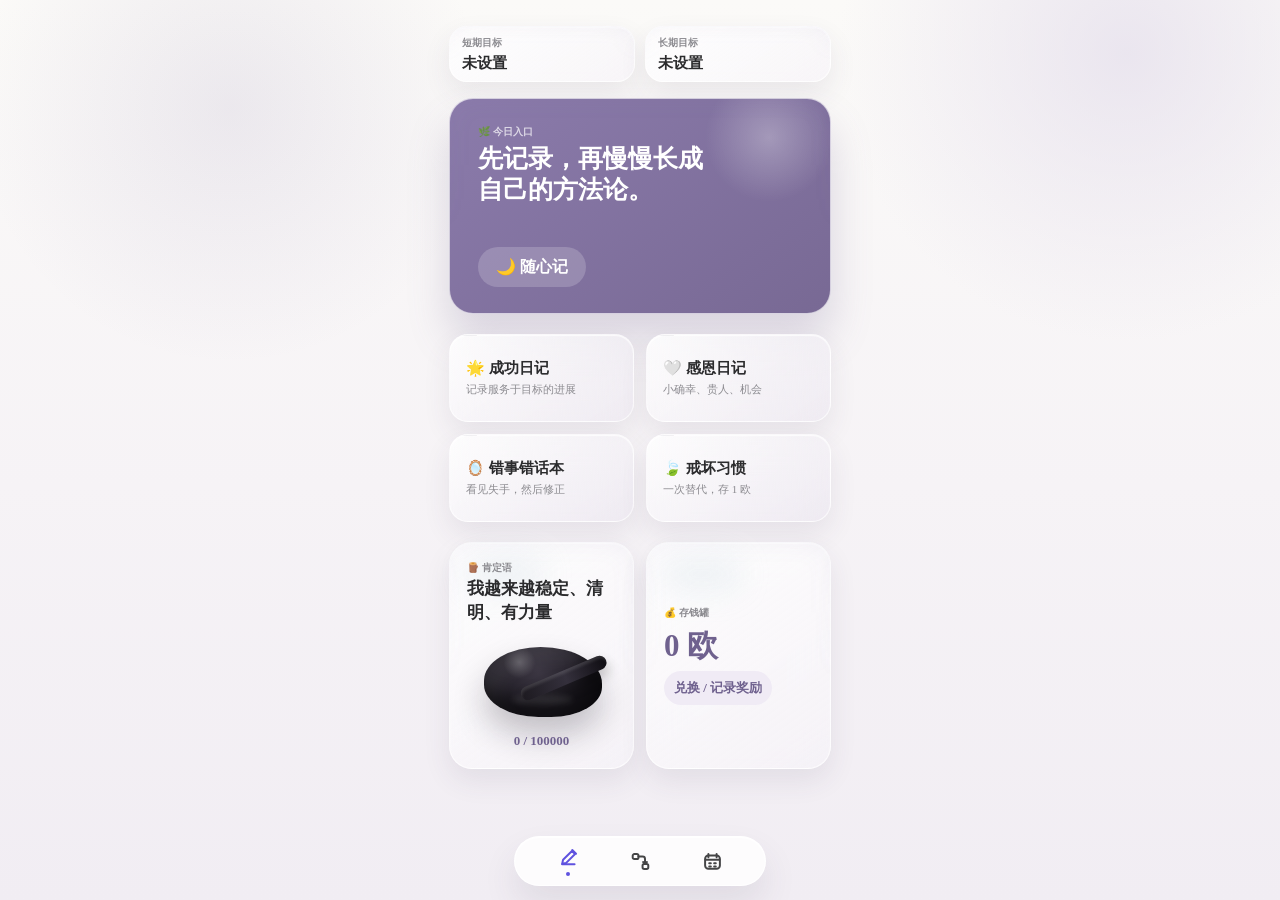
==== index.html @ 42bf1964 "Fix GitHub Pages root entry" ====
<!doctype html>
<html lang="zh-CN">
  <head>
    <meta charset="utf-8">
    <meta name="viewport" content="width=device-width, initial-scale=1">
    <title>人生管理系统</title>
    <link rel="stylesheet" href="./public/styles.css">
  </head>
  <body>
    <main class="app-main" style="min-height: 100vh; display: grid; place-items: center;">
      <p>正在打开人生管理系统...</p>
    </main>
    <script>
      fetch("./public/index.html")
        .then((response) => response.text())
        .then((html) => {
          const page = new DOMParser().parseFromString(html, "text/html");
          document.body.innerHTML = page.body.innerHTML;
          const script = document.createElement("script");
          script.src = "./public/app.js";
          document.body.appendChild(script);
        })
        .catch(() => {
          document.body.innerHTML = "<main class=\"app-main\"><p>页面加载失败，请刷新重试。</p></main>";
        });
    </script>
  </body>
</html>
---- public/styles.css ----
:root {
  --paper: #e8ded4;
  --cream: #f4ece2;
  --apricot: #ddd4cb;
  --blush: #d5cad6;
  --mauve: #b8abc9;
  --mist: #bed5d9;
  --mist-soft: #d8e5e6;
  --rose-brown: #8d83a8;
  --plum: #6f6688;
  --cocoa: #36313d;
  --muted: #777180;
  --line: rgba(92, 82, 112, 0.15);
  --panel: rgba(246, 239, 230, 0.78);
  --panel-strong: rgba(249, 243, 236, 0.92);
  --layer: rgba(190, 213, 217, 0.34);
  --shadow: 0 22px 54px rgba(74, 67, 94, 0.13);
  --soft-shadow: 0 12px 30px rgba(74, 67, 94, 0.1);
}

* {
  box-sizing: border-box;
}

html {
  background: var(--paper);
}

body {
  min-height: 100vh;
  margin: 0;
  background:
    radial-gradient(circle at 14% 8%, rgba(190, 213, 217, 0.52), transparent 23rem),
    radial-gradient(circle at 88% 10%, rgba(184, 171, 201, 0.42), transparent 22rem),
    linear-gradient(180deg, #eee5dc 0%, #e8ded4 34%, #e1d6d8 67%, #d6cfe0 100%);
  color: var(--cocoa);
  font-family: "Microsoft YaHei", "PingFang SC", "Segoe UI", sans-serif;
  font-size: 14px;
  line-height: 1.52;
}

button,
input,
select,
textarea {
  font: inherit;
}

button {
  cursor: pointer;
}

h1,
h2,
h3,
p {
  margin: 0;
}

.app-header {
  max-width: 1080px;
  margin: 0 auto;
  padding: 14px 18px 8px;
  display: flex;
  align-items: center;
  justify-content: space-between;
  gap: 16px;
}

.header-goals {
  min-width: 0;
  flex: 1;
  display: grid;
  grid-template-columns: repeat(2, minmax(0, 1fr));
  gap: 10px;
}

.header-goals div {
  min-height: 48px;
  display: grid;
  align-content: center;
  gap: 2px;
  padding: 8px 11px;
  border: 1px solid rgba(92, 82, 112, 0.13);
  border-radius: 18px;
  background:
    linear-gradient(145deg, rgba(249, 243, 236, 0.9), rgba(222, 216, 229, 0.52));
  box-shadow: 0 10px 26px rgba(74, 67, 94, 0.09), inset 0 1px 0 rgba(255, 255, 255, 0.64);
}

.header-goals span {
  color: var(--muted);
  font-size: 11px;
}

.header-goals strong {
  overflow: hidden;
  color: var(--cocoa);
  font-size: 14px;
  line-height: 1.25;
  white-space: nowrap;
  text-overflow: ellipsis;
}

.goal-write-button {
  flex: 0 0 auto;
  min-height: 42px;
  border: 0;
  border-radius: 999px;
  padding: 0 16px;
  background: linear-gradient(145deg, #9d93b6, #82779e);
  color: #f8f2eb;
  font-weight: 900;
  box-shadow: var(--soft-shadow);
}

.eyebrow {
  color: var(--rose-brown);
  font-size: 11px;
  font-weight: 800;
  letter-spacing: 0.06em;
  text-transform: uppercase;
}

.muted,
.empty,
small {
  color: var(--muted);
}

.center {
  text-align: center;
}

.app-main {
  max-width: 1080px;
  margin: 0 auto;
  padding: 10px 18px 100px;
}

.view {
  display: none;
}

.view.active {
  display: block;
}

.hero-card,
.goal-card,
.piggy-home,
.action-card,
.muyu-home,
.quiet-panel,
.reader-panel,
.recent-item,
.method-card,
.book-section {
  border: 1px solid var(--line);
  background:
    linear-gradient(145deg, var(--panel-strong), rgba(224, 218, 231, 0.66));
  border-radius: 28px;
  box-shadow: var(--shadow), inset 0 1px 0 rgba(255, 255, 255, 0.62);
  backdrop-filter: blur(18px);
}

.hero-card {
  display: grid;
  grid-template-columns: minmax(0, 1fr) auto;
  align-items: center;
  gap: 14px;
  padding: 21px;
  margin-bottom: 14px;
  position: relative;
  overflow: hidden;
  background:
    linear-gradient(145deg, rgba(249, 243, 236, 0.94), rgba(218, 226, 228, 0.78));
}

.hero-card::before,
.muyu-home::before,
.piggy-home::before,
.quiet-panel::before,
.reader-panel::before {
  content: "";
  position: absolute;
  inset: 12px auto auto 14px;
  width: 44%;
  height: 38px;
  border-radius: 999px;
  background: rgba(190, 213, 217, 0.22);
  filter: blur(14px);
  pointer-events: none;
}

.hero-card > *,
.muyu-home > *,
.piggy-home > *,
.quiet-panel > *,
.reader-panel > * {
  position: relative;
  z-index: 1;
}

.hero-card h2 {
  max-width: 680px;
  margin-top: 4px;
  color: var(--cocoa);
  font-size: clamp(22px, 3.4vw, 34px);
  line-height: 1.2;
  letter-spacing: 0;
}

.goal-card {
  min-height: 190px;
  padding: 20px;
  border: 0;
  color: var(--cocoa);
  text-align: left;
}

.card-label {
  display: block;
  color: var(--rose-brown);
  font-size: 14px;
  font-weight: 800;
}

.goal-lines {
  display: grid;
  gap: 12px;
  margin-top: 20px;
}

.goal-lines p {
  display: grid;
  gap: 2px;
}

.goal-lines strong {
  display: -webkit-box;
  overflow: hidden;
  font-size: 20px;
  line-height: 1.25;
  -webkit-box-orient: vertical;
  -webkit-line-clamp: 2;
}

.piggy-home {
  min-height: 176px;
  margin-top: 14px;
  padding: 15px 18px;
  display: grid;
  grid-template-columns: minmax(0, 1fr) auto;
  align-items: center;
  gap: 16px;
  background:
    radial-gradient(circle at 78% 35%, rgba(190, 213, 217, 0.46), transparent 12rem),
    linear-gradient(145deg, rgba(249, 243, 236, 0.92), rgba(213, 202, 214, 0.66));
}

.piggy-copy {
  display: grid;
  gap: 6px;
}

.piggy-copy strong {
  color: var(--rose-brown);
  font-size: 28px;
  line-height: 1.1;
}

.piggy-mini-stage {
  display: grid;
  place-items: center;
}

.entry-actions {
  display: grid;
  grid-template-columns: repeat(2, minmax(0, 1fr));
  gap: 10px;
}

.action-card {
  min-height: 108px;
  padding: 16px;
  border: 0;
  color: var(--cocoa);
  text-align: left;
  display: grid;
  align-content: center;
  gap: 6px;
  position: relative;
  overflow: hidden;
  border: 1px solid rgba(92, 82, 112, 0.1);
  box-shadow: var(--soft-shadow), inset 0 1px 0 rgba(255, 255, 255, 0.56);
}

.success-card {
  background: linear-gradient(145deg, rgba(249, 243, 236, 0.9), rgba(216, 229, 230, 0.62));
}

.gratitude-card {
  background: linear-gradient(145deg, rgba(246, 239, 230, 0.88), rgba(213, 202, 214, 0.58));
}

.mistake-card {
  background: linear-gradient(145deg, rgba(226, 219, 232, 0.86), rgba(246, 239, 230, 0.76));
}

.habit-card {
  background: linear-gradient(145deg, rgba(224, 218, 231, 0.8), rgba(190, 213, 217, 0.48));
}

.action-card::before {
  content: "";
  position: absolute;
  right: -16px;
  top: -18px;
  width: 78px;
  height: 78px;
  border-radius: 26px;
  background: rgba(255, 255, 255, 0.24);
  transform: rotate(14deg);
}

.action-card::after {
  content: "";
  position: absolute;
  right: 16px;
  bottom: 14px;
  width: 28px;
  height: 4px;
  border-radius: 999px;
  background: rgba(111, 102, 136, 0.18);
}

.action-card > * {
  position: relative;
  z-index: 1;
}

.action-card strong {
  color: var(--cocoa);
  font-size: 16px;
}

.action-card small {
  display: block;
  margin-top: 3px;
  font-size: 11px;
}

.muyu-home {
  margin-top: 12px;
  padding: 15px 17px 16px;
  text-align: center;
  background:
    linear-gradient(145deg, rgba(249, 243, 236, 0.94), rgba(226, 219, 232, 0.62));
}

.muyu-home .section-head {
  text-align: left;
}

.muyu-home h2 {
  max-width: 720px;
  margin-top: 2px;
  color: var(--cocoa);
  font-size: 17px;
  line-height: 1.38;
}

.muyu-count {
  margin-top: -4px;
  color: var(--rose-brown);
  font-weight: 800;
}

.quiet-panel,
.reader-panel {
  margin-top: 12px;
  padding: 17px;
}

.section-head {
  display: flex;
  align-items: flex-start;
  justify-content: space-between;
  gap: 12px;
  margin-bottom: 13px;
}

.section-head.compact {
  margin-bottom: 4px;
}

.recent-list,
.method-list,
.daily-page {
  display: grid;
  gap: 12px;
  min-width: 0;
}

.recent-item,
.method-card,
.book-section {
  padding: 15px;
  box-shadow: var(--soft-shadow);
  min-width: 0;
}

.method-card {
  overflow: hidden;
}

.recent-item span,
.method-card span {
  color: var(--rose-brown);
  font-size: 11px;
  font-weight: 800;
}

.bottom-nav {
  position: fixed;
  left: 50%;
  bottom: 14px;
  z-index: 20;
  width: min(390px, calc(100vw - 28px));
  transform: translateX(-50%);
  display: grid;
  grid-template-columns: repeat(3, 1fr);
  gap: 6px;
  padding: 7px;
  border: 1px solid rgba(244, 236, 226, 0.56);
  border-radius: 25px;
  background: rgba(92, 85, 107, 0.72);
  box-shadow: 0 18px 54px rgba(66, 59, 86, 0.24), inset 0 1px 0 rgba(255, 255, 255, 0.18);
  backdrop-filter: blur(20px);
}

.nav-item {
  min-height: 47px;
  border: 0;
  border-radius: 18px;
  background: transparent;
  color: rgba(246, 239, 230, 0.78);
  display: grid;
  place-items: center;
  gap: 1px;
}

.nav-item span {
  font-size: 17px;
  line-height: 1;
}

.nav-item small {
  color: inherit;
  font-size: 11px;
}

.nav-item.active {
  background: rgba(249, 243, 236, 0.94);
  color: var(--rose-brown);
}

.round-button {
  width: 40px;
  height: 40px;
  border: 0;
  border-radius: 50%;
  display: grid;
  place-items: center;
  background: var(--rose-brown);
  color: #f8f2eb;
  font-size: 19px;
  box-shadow: var(--soft-shadow);
}

.muted-button {
  background: rgba(232, 222, 212, 0.82);
  color: var(--cocoa);
  box-shadow: none;
}

.primary,
.secondary,
.text-button {
  min-height: 38px;
  border-radius: 999px;
  padding: 8px 15px;
  font-weight: 800;
}

.primary {
  border: 0;
  background: linear-gradient(145deg, #9d93b6, #82779e);
  color: #f8f2eb;
  box-shadow: 0 10px 24px rgba(111, 102, 136, 0.2);
}

.secondary {
  border: 1px solid var(--line);
  background: rgba(249, 243, 236, 0.68);
  color: var(--cocoa);
}

.text-button {
  min-height: 32px;
  width: fit-content;
  border: 1px solid rgba(92, 82, 112, 0.18);
  background: rgba(249, 243, 236, 0.48);
  color: var(--rose-brown);
  font-size: 12px;
}

.wide {
  width: 100%;
}

input,
select,
textarea {
  width: 100%;
  border: 1px solid rgba(92, 82, 112, 0.16);
  border-radius: 19px;
  padding: 12px 14px;
  background: rgba(249, 243, 236, 0.82);
  color: var(--cocoa);
  outline: none;
  box-shadow: inset 0 1px 0 rgba(255, 255, 255, 0.7);
}

textarea {
  min-height: 102px;
  resize: vertical;
}

.large-input {
  min-height: 188px;
  font-size: 15px;
  line-height: 1.68;
}

input:focus,
select:focus,
textarea:focus {
  border-color: rgba(111, 102, 136, 0.42);
  box-shadow: 0 0 0 4px rgba(190, 213, 217, 0.32);
}

.sheet-backdrop {
  position: fixed;
  inset: 0;
  z-index: 30;
  background: rgba(54, 49, 61, 0.28);
  backdrop-filter: blur(8px);
}

.bottom-sheet {
  position: fixed;
  left: 50%;
  bottom: 0;
  z-index: 40;
  width: min(760px, 100vw);
  max-height: min(86vh, 780px);
  transform: translateX(-50%);
  border: 1px solid rgba(244, 236, 226, 0.68);
  border-radius: 32px 32px 0 0;
  background: rgba(244, 236, 226, 0.97);
  box-shadow: 0 -18px 70px rgba(66, 59, 86, 0.22);
  overflow: hidden;
}

.sheet-handle {
  width: 48px;
  height: 5px;
  margin: 10px auto 0;
  border-radius: 999px;
  background: rgba(92, 82, 112, 0.22);
}

.sheet-header {
  display: flex;
  align-items: center;
  justify-content: space-between;
  gap: 12px;
  padding: 14px 18px 10px;
}

.sheet-body {
  max-height: calc(min(86vh, 780px) - 88px);
  overflow: auto;
  padding: 0 18px 20px;
}

.sheet-panel {
  display: none;
  gap: 10px;
}

.sheet-panel.active {
  display: grid;
}

.sheet-actions {
  display: flex;
  align-items: center;
  justify-content: space-between;
  gap: 12px;
}

.stack-form {
  display: grid;
  gap: 10px;
  margin-top: 12px;
}

.subtle-line {
  height: 1px;
  background: var(--line);
  margin: 4px 0;
}

.goal-row {
  display: grid;
  grid-template-columns: repeat(2, minmax(0, 1fr));
  gap: 10px;
}

.goal-row article,
.small-item {
  display: grid;
  gap: 8px;
  border: 1px solid var(--line);
  border-radius: 21px;
  background: rgba(249, 243, 236, 0.68);
  padding: 13px;
}

.small-list {
  display: grid;
  gap: 10px;
  margin-top: 12px;
}

.small-item .row {
  display: flex;
  align-items: center;
  justify-content: space-between;
  gap: 10px;
}

.check-row {
  display: flex;
  align-items: flex-start;
  gap: 9px;
  color: var(--muted);
  font-size: 14px;
}

.check-row input {
  width: auto;
  margin-top: 6px;
}

.field-hint {
  margin-top: -4px;
  color: var(--muted);
  font-size: 13px;
}

.method-tools,
.canvas-tools {
  display: flex;
  flex-wrap: wrap;
  gap: 8px;
}

.method-tools .secondary,
.canvas-tools .secondary {
  min-height: 38px;
  padding: 8px 12px;
  font-size: 13px;
}

.canvas-tools .secondary.active {
  background: rgba(190, 213, 217, 0.5);
  border-color: rgba(111, 102, 136, 0.42);
}

.danger-lite {
  color: #796f93;
}

.method-editor-panel {
  gap: 11px;
}

.method-canvas-shell,
.method-preview {
  position: relative;
  overflow: auto;
  border: 1px solid rgba(92, 82, 112, 0.16);
  border-radius: 24px;
  background:
    linear-gradient(rgba(111, 102, 136, 0.055) 1px, transparent 1px),
    linear-gradient(90deg, rgba(111, 102, 136, 0.055) 1px, transparent 1px),
    rgba(249, 243, 236, 0.72);
  background-size: 24px 24px;
}

.method-canvas-shell {
  height: min(46vh, 420px);
}

.method-canvas,
.method-preview-canvas {
  position: relative;
  min-width: 720px;
  min-height: 420px;
}

.method-preview {
  margin-top: 12px;
  margin-bottom: 18px;
  height: 220px;
  overflow: hidden;
  width: 100%;
  max-width: 100%;
}

.method-card .sheet-actions {
  margin-top: 16px;
  padding-top: 12px;
  border-top: 1px solid rgba(92, 82, 112, 0.12);
}

.method-preview-canvas {
  position: absolute;
  top: 0;
  left: 0;
  transform-origin: top left;
  transform: scale(var(--preview-scale, 0.72));
}

.canvas-node {
  position: absolute;
  z-index: 2;
  min-width: 116px;
  min-height: 58px;
  padding: 12px 14px;
  border: 1.5px solid rgba(111, 102, 136, 0.36);
  border-radius: 18px;
  background: rgba(249, 243, 236, 0.9);
  box-shadow: 0 8px 20px rgba(74, 67, 94, 0.1);
  color: var(--cocoa);
  user-select: none;
  touch-action: none;
  display: grid;
  place-items: center;
  text-align: center;
  white-space: pre-wrap;
}

.canvas-node.diamond {
  width: 112px;
  height: 112px;
  min-width: 112px;
  min-height: 112px;
  padding: 18px;
  transform: rotate(45deg);
  border-radius: 18px;
  background: rgba(216, 229, 230, 0.86);
}

.canvas-node.diamond .node-text {
  transform: rotate(-45deg);
}

.canvas-node.note {
  min-width: 132px;
  min-height: 72px;
  border-style: dashed;
  background: rgba(226, 219, 232, 0.86);
  align-content: start;
}

.canvas-node.selected {
  outline: 3px solid rgba(111, 102, 136, 0.58);
  outline-offset: 3px;
}

.canvas-arrow-layer {
  position: absolute;
  inset: 0;
  z-index: 1;
  pointer-events: none;
}

.canvas-arrow {
  stroke: rgba(111, 102, 136, 0.72);
  stroke-width: 3;
  fill: none;
}

.canvas-arrow.selected {
  stroke: #6f6688;
  stroke-width: 4;
}

.canvas-arrow-hit {
  pointer-events: stroke;
  stroke: transparent;
  stroke-width: 18;
  fill: none;
}

.canvas-text-editor {
  min-height: 82px;
}

button:disabled,
select:disabled {
  cursor: not-allowed;
  opacity: 0.56;
}

.piggy-stage {
  display: grid;
  place-items: center;
  padding: 8px 0 4px;
}

.piggy {
  width: min(285px, 76vw);
  height: 184px;
  position: relative;
  overflow: hidden;
  border: 7px solid rgba(143, 132, 168, 0.54);
  border-radius: 46% 50% 43% 45%;
  background:
    radial-gradient(circle at 72% 46%, rgba(255, 255, 255, 0.64) 0 10%, transparent 11%),
    radial-gradient(circle at 22% 25%, rgba(255, 255, 255, 0.78) 0 11%, transparent 12%),
    linear-gradient(140deg, rgba(244, 236, 226, 0.5), rgba(184, 171, 201, 0.22));
  box-shadow:
    inset 18px 18px 30px rgba(255, 255, 255, 0.36),
    inset -18px -18px 32px rgba(111, 102, 136, 0.16),
    0 18px 42px rgba(74, 67, 94, 0.14);
}

.small-piggy {
  width: 158px;
  height: 106px;
  border-width: 5px;
}

.piggy-fill {
  position: absolute;
  inset: auto 0 0;
  height: 0%;
  background: linear-gradient(180deg, rgba(190, 213, 217, 0.04), rgba(143, 132, 168, 0.18));
  transition: height 260ms ease;
}

.piggy-slot {
  position: absolute;
  width: 78px;
  height: 8px;
  top: 24px;
  left: 104px;
  border-radius: 999px;
  background: rgba(91, 84, 111, 0.66);
}

.small-piggy .piggy-slot {
  width: 44px;
  height: 5px;
  top: 15px;
  left: 58px;
}

.piggy-ear {
  position: absolute;
  width: 46px;
  height: 46px;
  top: 9px;
  left: 26px;
  border: 6px solid rgba(143, 132, 168, 0.54);
  border-radius: 12px;
  background: rgba(244, 236, 226, 0.34);
  transform: rotate(22deg);
}

.small-piggy .piggy-ear {
  width: 26px;
  height: 26px;
  top: 5px;
  left: 14px;
  border-width: 4px;
}

.piggy-nose {
  position: absolute;
  width: 58px;
  height: 44px;
  right: 15px;
  top: 78px;
  border: 6px solid rgba(143, 132, 168, 0.54);
  border-radius: 50%;
  background: rgba(244, 236, 226, 0.34);
}

.small-piggy .piggy-nose {
  width: 33px;
  height: 25px;
  right: 8px;
  top: 44px;
  border-width: 4px;
}

.piggy-foot {
  position: absolute;
  bottom: -4px;
  width: 34px;
  height: 27px;
  border-radius: 9px 9px 0 0;
  background: rgba(143, 132, 168, 0.54);
}

.piggy-foot.left {
  left: 62px;
}

.piggy-foot.right {
  right: 62px;
}

.small-piggy .piggy-foot {
  width: 20px;
  height: 16px;
}

.small-piggy .piggy-foot.left {
  left: 34px;
}

.small-piggy .piggy-foot.right {
  right: 34px;
}

.coin-layer {
  position: absolute;
  inset: 0;
}

.coin {
  position: absolute;
  width: 16px;
  height: 16px;
  border: 2px solid #a79b77;
  border-radius: 50%;
  background: radial-gradient(circle at 34% 28%, #f5ead0, #c0b284 64%, #9d906a 100%);
  box-shadow:
    inset -2px -2px 0 rgba(102, 67, 17, 0.15),
    0 2px 5px rgba(125, 87, 24, 0.18);
}

.muyu {
  position: relative;
  width: 190px;
  height: 135px;
  display: grid;
  place-items: center;
  margin: 8px auto;
  border: 0;
  background: transparent;
}

.home-muyu {
  margin-top: 2px;
  width: 128px;
  height: 88px;
}

.home-muyu .muyu-body {
  width: 96px;
  height: 58px;
}

.home-muyu .muyu-stick {
  top: 13px;
  right: 5px;
  width: 76px;
  height: 9px;
}

.muyu-body {
  width: 150px;
  height: 92px;
  border-radius: 48% 52% 45% 47%;
  background: radial-gradient(circle at 45% 35%, #8a7c92, #5f566e 72%);
  box-shadow: inset -15px -18px 0 rgba(45, 39, 55, 0.2), 0 14px 28px rgba(74, 67, 94, 0.16);
}

.muyu-stick {
  position: absolute;
  top: 20px;
  right: 10px;
  width: 118px;
  height: 12px;
  border-radius: 999px;
  background: #5a5266;
  transform: rotate(-22deg);
  transform-origin: right center;
}

.muyu.hit .muyu-stick {
  animation: knock 160ms ease;
}

.muyu.hit .muyu-body {
  animation: press 160ms ease;
}

@keyframes knock {
  50% {
    transform: rotate(-8deg) translateY(12px);
  }
}

@keyframes press {
  50% {
    transform: scale(0.97);
  }
}

.progress-line {
  display: grid;
  gap: 8px;
}

.progress-track {
  height: 9px;
  overflow: hidden;
  border-radius: 999px;
  background: #d9d1d5;
}

.progress-track div {
  width: 0%;
  height: 100%;
  border-radius: inherit;
  background: linear-gradient(90deg, #8d83a8, #bed5d9);
}

.flow {
  display: flex;
  align-items: center;
  flex-wrap: wrap;
  gap: 10px;
  margin-top: 12px;
}

.flow-node {
  min-width: 104px;
  border: 1px solid rgba(123, 102, 127, 0.28);
  border-radius: 18px;
  background: rgba(184, 171, 201, 0.2);
  padding: 10px 12px;
  text-align: center;
}

.decision-node {
  border-style: dashed;
  background: rgba(190, 213, 217, 0.32);
}

.loop-node {
  background: rgba(226, 219, 232, 0.58);
}

.flow-arrow {
  color: var(--rose-brown);
  font-weight: 900;
}

.book-section {
  border-left: 4px solid var(--rose-brown);
}

.book-section h3 {
  margin-bottom: 8px;
  font-size: 17px;
}

.book-section ul {
  margin: 0;
  padding-left: 18px;
}

.book-section li {
  margin: 7px 0;
}

.daily-summary {
  display: grid;
  gap: 12px;
}

.daily-summary-card {
  border: 1px solid var(--line);
  border-radius: 24px;
  background:
    linear-gradient(145deg, rgba(249, 243, 236, 0.76), rgba(224, 218, 231, 0.54));
  box-shadow: var(--soft-shadow);
  overflow: hidden;
}

.daily-summary-card summary {
  cursor: pointer;
  list-style: none;
  padding: 16px;
}

.daily-summary-card summary::-webkit-details-marker {
  display: none;
}

.summary-row {
  display: flex;
  align-items: center;
  justify-content: space-between;
  gap: 12px;
}

.summary-row h3 {
  font-size: 18px;
}

.count-pill {
  flex: 0 0 auto;
  border-radius: 999px;
  padding: 5px 10px;
  background: rgba(111, 102, 136, 0.13);
  color: var(--rose-brown);
  font-size: 12px;
  font-weight: 800;
}

.summary-preview {
  margin-top: 8px;
  color: var(--muted);
  font-size: 14px;
}

.summary-detail {
  padding: 0 16px 16px;
}

.summary-detail ul {
  margin: 0;
  padding-left: 18px;
}

@media (max-width: 900px) {
  .hero-card {
    grid-template-columns: 1fr;
  }
}

@media (max-width: 620px) {
  .app-header {
    align-items: stretch;
    gap: 8px;
  }

  .header-goals {
    gap: 7px;
  }

  .header-goals div {
    min-height: 44px;
    padding: 7px 9px;
  }

  .goal-write-button {
    min-height: 44px;
    padding: 0 13px;
  }

  .app-main {
    padding-inline: 14px;
  }

  .hero-card {
    padding: 20px;
  }

  .piggy-home {
    grid-template-columns: 1fr auto;
  }

  .entry-actions {
    grid-template-columns: repeat(2, minmax(0, 1fr));
  }

  .goal-row {
    grid-template-columns: 1fr;
  }

  .action-card {
    min-height: 96px;
    gap: 5px;
    padding: 13px;
  }

  .action-card strong {
    font-size: 15px;
  }

  .action-card small {
    font-size: 10px;
  }

  .piggy-copy strong {
    font-size: 24px;
  }

  .small-piggy {
    width: 116px;
    height: 80px;
  }

  .small-piggy .piggy-slot {
    left: 41px;
  }

  .small-piggy .piggy-nose {
    right: 6px;
    top: 35px;
  }

  .bottom-sheet {
    border-radius: 28px 28px 0 0;
  }
}

/* Visual upgrade: reference-inspired journal phone UI */
:root {
  --paper: #f3f5fb;
  --cream: #f8f7f2;
  --apricot: #f4e7d5;
  --blush: #f4d4cd;
  --mauve: #ded4fb;
  --mist: #dcebf1;
  --mist-soft: #edf1f4;
  --rose-brown: #6d667b;
  --plum: #817699;
  --cocoa: #202124;
  --muted: #7b7d83;
  --line: rgba(31, 34, 39, 0.08);
  --panel: rgba(248, 247, 242, 0.94);
  --panel-strong: #f8f7f2;
  --layer: rgba(255, 194, 55, 0.18);
  --accent: #ffc237;
  --accent-strong: #f7b71e;
  --shadow: 0 20px 48px rgba(26, 32, 44, 0.1);
  --soft-shadow: 0 12px 28px rgba(26, 32, 44, 0.08);
}

html {
  background: var(--paper);
}

body {
  background:
    linear-gradient(rgba(138, 151, 172, 0.08) 1px, transparent 1px),
    linear-gradient(90deg, rgba(138, 151, 172, 0.08) 1px, transparent 1px),
    radial-gradient(circle at 18% 10%, rgba(255, 194, 55, 0.08), transparent 18rem),
    radial-gradient(circle at 82% 7%, rgba(222, 212, 251, 0.42), transparent 18rem),
    #f3f5fb;
  background-size: 180px 180px, 180px 180px, auto, auto, auto;
  color: var(--cocoa);
  font-family: "Inter", "SF Pro Display", "Segoe UI", "PingFang SC", "Microsoft YaHei", sans-serif;
  line-height: 1.48;
  overflow-x: hidden;
}

.app-header,
.app-main {
  max-width: 430px;
}

.app-header {
  padding: 16px 16px 8px;
  gap: 10px;
}

.header-goals {
  gap: 8px;
}

.header-goals div {
  min-height: 52px;
  border: 0;
  border-radius: 21px;
  background: rgba(248, 247, 242, 0.96);
  box-shadow: 0 14px 30px rgba(26, 32, 44, 0.08), inset 0 1px 0 rgba(255, 255, 255, 0.9);
}

.header-goals span {
  font-size: 10px;
  color: #777a81;
}

.header-goals strong {
  color: #1f2024;
  font-size: 15px;
  font-weight: 850;
}

.goal-write-button {
  min-width: 62px;
  min-height: 52px;
  border-radius: 25px;
  padding: 0 13px;
  background: var(--accent);
  color: #171719;
  box-shadow: 0 16px 28px rgba(247, 183, 30, 0.28);
}

.app-main {
  padding: 12px 16px 96px;
}

.hero-card,
.goal-card,
.piggy-home,
.action-card,
.muyu-home,
.quiet-panel,
.reader-panel,
.recent-item,
.method-card,
.book-section,
.daily-summary-card {
  border: 0;
  border-radius: 28px;
  background: rgba(248, 247, 242, 0.96);
  box-shadow: var(--shadow);
  backdrop-filter: blur(18px);
}

.hero-card {
  grid-template-columns: 1fr;
  padding: 20px;
  background:
    radial-gradient(circle at 22% 72%, rgba(255, 255, 255, 0.32), transparent 5rem),
    linear-gradient(150deg, #ffd975, #ffc237 65%, #f5b621);
  box-shadow: 0 18px 42px rgba(247, 183, 30, 0.22);
}

.hero-card h2 {
  max-width: 330px;
  color: #202124;
  font-size: 25px;
  line-height: 1.12;
}

.hero-card .eyebrow {
  color: rgba(32, 33, 36, 0.62);
}

.hero-card .primary {
  background: rgba(248, 247, 242, 0.92);
  color: #202124;
  box-shadow: none;
}

.eyebrow,
.card-label,
.recent-item span,
.method-card span {
  color: #6c6f78;
  letter-spacing: 0;
  text-transform: none;
}

.entry-actions {
  gap: 10px;
}

.action-card {
  min-height: 98px;
  border-radius: 22px;
  padding: 14px;
  box-shadow: 0 14px 30px rgba(26, 32, 44, 0.07);
}

.action-card strong {
  color: #202124;
  font-size: 15px;
}

.success-card {
  background: #fff1be;
}

.gratitude-card {
  background: #e8defb;
}

.mistake-card {
  background: #f4d8d0;
}

.habit-card {
  background: #e7ece1;
}

.action-card::before {
  background: rgba(255, 255, 255, 0.3);
}

.action-card::after {
  background: rgba(32, 33, 36, 0.12);
}

.muyu-home,
.piggy-home,
.quiet-panel,
.reader-panel {
  background: rgba(248, 247, 242, 0.96);
}

.muyu-home h2 {
  color: #202124;
  font-size: 16px;
}

.muyu-count,
.piggy-copy strong {
  color: #817699;
}

.bottom-nav {
  width: min(390px, calc(100vw - 28px));
  padding: 7px;
  border: 0;
  border-radius: 26px;
  background: rgba(248, 247, 242, 0.96);
  box-shadow: 0 20px 48px rgba(26, 32, 44, 0.15);
}

.nav-item {
  min-height: 48px;
  color: #777a81;
}

.nav-item span {
  width: 30px;
  height: 30px;
  display: grid;
  place-items: center;
  border-radius: 50%;
}

.nav-item.active {
  background: transparent;
  color: #202124;
}

.nav-item.active span {
  background: var(--accent);
  box-shadow: 0 10px 18px rgba(247, 183, 30, 0.28);
}

.primary {
  background: var(--accent);
  color: #202124;
  box-shadow: 0 12px 24px rgba(247, 183, 30, 0.25);
}

.secondary,
.text-button,
input,
select,
textarea {
  border: 0;
  background: #f1f0eb;
  color: #202124;
}

input:focus,
select:focus,
textarea:focus {
  border-color: transparent;
  box-shadow: 0 0 0 4px rgba(255, 194, 55, 0.22);
}

.bottom-sheet {
  border: 0;
  background: #f8f7f2;
  box-shadow: 0 -20px 70px rgba(26, 32, 44, 0.18);
}

.sheet-handle {
  background: rgba(32, 33, 36, 0.14);
}

.reader-panel {
  padding: 18px 16px;
  overflow: hidden;
}

#dailyPage,
.daily-page {
  width: 100%;
  min-width: 0;
  overflow: hidden;
}

.reader-panel > .section-head {
  align-items: center;
}

.reader-panel > .section-head .eyebrow {
  color: #a3a5aa;
}

.reader-panel > .section-head h2 {
  font-size: 24px;
  line-height: 1.1;
}

.date-strip {
  display: flex;
  gap: 9px;
  overflow-x: auto;
  max-width: 100%;
  padding: 2px 1px 12px;
  scroll-snap-type: x mandatory;
  scrollbar-width: none;
}

.date-strip::-webkit-scrollbar,
.journal-entry-scroll::-webkit-scrollbar {
  display: none;
}

.date-chip {
  flex: 0 0 42px;
  height: 58px;
  border: 0;
  border-radius: 999px;
  display: grid;
  place-items: center;
  gap: 3px;
  background: #ffffff;
  color: #777a81;
  box-shadow: 0 10px 22px rgba(26, 32, 44, 0.06);
  scroll-snap-align: center;
}

.date-chip span {
  font-size: 10px;
}

.date-chip strong {
  font-size: 15px;
  color: #202124;
}

.date-chip.active {
  background: var(--accent);
  color: #202124;
}

.journal-feature-card {
  position: relative;
  min-height: 174px;
  margin-top: 2px;
  padding: 20px;
  overflow: hidden;
  border-radius: 24px;
  background:
    radial-gradient(circle at 56% 70%, #f7943d 0 24px, transparent 25px),
    radial-gradient(circle at 22% 78%, #6b8f45 0 44px, transparent 45px),
    linear-gradient(160deg, #ffd974 0%, #ffc341 58%, #f6b935 100%);
  box-shadow: 0 18px 36px rgba(247, 183, 30, 0.2);
}

.journal-feature-card::before,
.journal-feature-card::after {
  content: "";
  position: absolute;
  bottom: -20px;
  width: 72%;
  height: 72px;
  border-radius: 50% 50% 0 0;
  background: #8bb95c;
}

.journal-feature-card::before {
  left: -30px;
}

.journal-feature-card::after {
  right: -70px;
  background: #a7ca72;
}

.journal-feature-card > * {
  position: relative;
  z-index: 1;
}

.feature-label {
  color: rgba(32, 33, 36, 0.58);
  font-size: 11px;
  font-weight: 800;
}

.journal-feature-card h3 {
  margin-top: 5px;
  max-width: 220px;
  font-size: 21px;
  line-height: 1.1;
}

.journal-feature-card p {
  max-width: 190px;
  margin-top: 8px;
  color: rgba(32, 33, 36, 0.72);
  font-size: 12px;
}

.floating-plus {
  position: absolute;
  right: 18px;
  bottom: 18px;
  width: 46px;
  height: 46px;
  border: 0;
  border-radius: 50%;
  background: #202124;
  color: #fff;
  font-size: 25px;
  box-shadow: 0 12px 24px rgba(32, 33, 36, 0.18);
}

.quick-journal-section,
.today-book-section {
  margin-top: 20px;
}

.today-book-section {
  width: 100%;
  min-width: 0;
  margin-top: 12px;
  overflow: hidden;
}

.inline-section-head {
  display: flex;
  align-items: baseline;
  justify-content: space-between;
  gap: 12px;
  margin-bottom: 10px;
  min-width: 0;
}

.inline-section-head h3 {
  font-size: 18px;
  min-width: 0;
}

.inline-section-head span {
  min-width: 0;
  color: #777a81;
  font-size: 12px;
  text-align: right;
  white-space: normal;
}

.journal-entry-scroll {
  display: flex;
  gap: 10px;
  overflow-x: auto;
  padding: 1px 1px 8px;
  scroll-snap-type: x mandatory;
}

.journal-entry-card {
  flex: 0 0 146px;
  min-height: 126px;
  border: 0;
  border-radius: 18px;
  padding: 14px;
  display: grid;
  align-content: start;
  gap: 6px;
  text-align: left;
  background: #f4d8d0;
  color: #202124;
  box-shadow: 0 12px 28px rgba(26, 32, 44, 0.08);
  scroll-snap-align: start;
}

.journal-entry-card:nth-child(2) {
  background: #ded4fb;
}

.journal-entry-card:nth-child(3) {
  background: #fff1be;
}

.journal-entry-card:nth-child(4) {
  background: #dcebf1;
}

.journal-entry-card:nth-child(5) {
  background: #e7ece1;
}

.journal-icon {
  font-size: 18px;
}

.journal-entry-card strong {
  font-size: 14px;
}

.journal-entry-card small {
  color: rgba(32, 33, 36, 0.68);
  font-size: 11px;
}

.journal-entry-card em {
  width: fit-content;
  margin-top: 6px;
  padding: 4px 10px;
  border-radius: 999px;
  background: rgba(255, 255, 255, 0.62);
  color: #5d6070;
  font-size: 10px;
  font-style: normal;
  font-weight: 800;
}

.daily-summary {
  gap: 10px;
  width: 100%;
  min-width: 0;
}

.daily-summary-card {
  width: 100%;
  min-width: 0;
  box-shadow: 0 10px 24px rgba(26, 32, 44, 0.06);
}

.daily-summary-card summary {
  padding: 12px 13px;
}

.summary-row h3 {
  min-width: 0;
  font-size: 14px;
}

.summary-preview {
  overflow-wrap: anywhere;
  font-size: 12px;
}

.count-pill {
  background: #f1f0eb;
  color: #777a81;
}

@media (max-width: 620px) {
  .app-header,
  .app-main {
    max-width: 430px;
  }

  .app-main {
    padding-inline: 16px;
  }

  .hero-card {
    padding: 20px;
  }

  .action-card {
    min-height: 98px;
    padding: 14px;
  }

  .action-card strong {
    font-size: 15px;
  }
}

/* Full reset: purple bento / frosted-edge redesign based on the latest reference */
:root {
  --paper: #f5f2f7;
  --surface: #fbfaf8;
  --surface-soft: #f1eef4;
  --ink: #2b2b2d;
  --muted: #8c8b90;
  --purple: #8273a3;
  --purple-deep: #6f618e;
  --purple-soft: #e5dfec;
  --purple-pale: #f0ebf5;
  --dot: #c8a08d;
  --line: rgba(58, 48, 74, 0.08);
  --shadow: 0 22px 46px rgba(67, 55, 86, 0.13);
  --soft-shadow: 0 12px 28px rgba(67, 55, 86, 0.09);
}

html,
body {
  background: #d9d9d9;
}

body {
  color: var(--ink);
  font-family: "Songti SC", "STSong", "SimSun", "Noto Serif SC", serif;
  font-size: 14px;
  line-height: 1.5;
  letter-spacing: 0;
  background:
    radial-gradient(circle at 18% 12%, rgba(130, 115, 163, 0.12), transparent 16rem),
    radial-gradient(circle at 88% 6%, rgba(229, 223, 236, 0.75), transparent 18rem),
    linear-gradient(180deg, #fbfaf8 0%, #f6f3f6 54%, #f1edf3 100%);
  overflow-x: hidden;
}

button,
input,
select,
textarea,
.header-goals strong,
.goal-write-button,
.primary,
.secondary,
.text-button,
.muyu-count,
.piggy-copy strong,
.date-chip,
.count-pill {
  font-family: "SF Pro Display", "DIN Alternate", "Segoe UI", "PingFang SC", "Microsoft YaHei", sans-serif;
  font-variant-numeric: tabular-nums;
}

h1,
h2,
h3,
.hero-card h2,
.reader-panel > .section-head h2,
.quiet-panel > .section-head h2 {
  font-family: "Songti SC", "STSong", "SimSun", "Noto Serif SC", serif;
  font-weight: 700;
  letter-spacing: 0;
}

.app-header,
.app-main {
  width: min(430px, 100%);
  max-width: 430px;
}

.app-header {
  padding: 26px 24px 8px;
}

body[data-view="method"] .app-header,
body[data-view="review"] .app-header {
  display: none;
}

body[data-view="method"] .app-main,
body[data-view="review"] .app-main {
  padding-top: 28px;
}

.app-main {
  padding: 8px 24px 92px;
}

.header-goals {
  gap: 10px;
}

.header-goals div,
.hero-card,
.action-card,
.muyu-home,
.piggy-home,
.quiet-panel,
.reader-panel,
.method-card,
.daily-summary-card,
.bottom-sheet,
input,
select,
textarea {
  position: relative;
  border: 1px solid rgba(255, 255, 255, 0.66);
  background:
    linear-gradient(145deg, rgba(255, 255, 255, 0.86), rgba(246, 243, 248, 0.68));
  border-radius: 24px;
  box-shadow: var(--soft-shadow), inset 0 1px 1px rgba(255, 255, 255, 0.78);
  backdrop-filter: blur(18px);
}

.header-goals div::after,
.hero-card::after,
.action-card::after,
.muyu-home::after,
.piggy-home::after,
.quiet-panel::after,
.reader-panel::after,
.method-card::after,
.daily-summary-card::after {
  content: "";
  position: absolute;
  inset: -1px;
  z-index: 0;
  border-radius: inherit;
  pointer-events: none;
  box-shadow: inset 0 0 24px rgba(130, 115, 163, 0.08);
  mask: linear-gradient(#000, transparent 62%);
}

.hero-card > *,
.action-card > *,
.muyu-home > *,
.piggy-home > *,
.quiet-panel > *,
.reader-panel > *,
.method-card > *,
.daily-summary-card > * {
  position: relative;
  z-index: 1;
}

.header-goals div {
  min-height: 50px;
  padding: 8px 12px;
  border-radius: 18px;
}

.header-goals span,
.eyebrow,
.card-label,
.method-card span {
  color: var(--muted);
  font-size: 10px;
  font-weight: 700;
  letter-spacing: 0.06em;
  text-transform: uppercase;
}

.header-goals strong {
  color: var(--ink);
  font-size: 15px;
  font-weight: 750;
}

.goal-write-button,
.primary {
  border: 0;
  background: var(--purple);
  color: #fff;
  box-shadow: 0 18px 34px rgba(111, 97, 142, 0.26);
}

.goal-write-button {
  min-height: 50px;
  border-radius: 18px;
}

.hero-card {
  min-height: 178px;
  padding: 25px 28px 26px;
  overflow: hidden;
  background:
    radial-gradient(circle at 84% 18%, rgba(255, 255, 255, 0.28), transparent 4rem),
    linear-gradient(145deg, #8b7bab 0%, #786994 100%);
  box-shadow: 0 26px 42px rgba(111, 97, 142, 0.22);
}

.hero-card::before {
  content: "";
  position: absolute;
  inset: auto 24px 24px 28px;
  height: 7px;
  border-radius: 999px;
  background:
    linear-gradient(90deg, rgba(255, 255, 255, 0.92) 0 62%, rgba(91, 79, 116, 0.22) 62% 100%);
  filter: none;
}

.hero-card h2 {
  max-width: 230px;
  color: #fff;
  font-size: 25px;
  line-height: 1.24;
}

.hero-card .eyebrow {
  color: rgba(255, 255, 255, 0.72);
}

.hero-card .primary {
  width: fit-content;
  min-height: 38px;
  margin-top: 28px;
  padding: 8px 18px;
  background: rgba(255, 255, 255, 0.18);
  color: #fff;
  box-shadow: none;
}

.entry-actions {
  margin-top: 20px;
  gap: 12px;
}

.action-card {
  min-height: 88px;
  padding: 15px 16px;
  border-radius: 19px;
  background: rgba(255, 255, 255, 0.72);
}

.action-card::before {
  display: none;
}

.action-card strong {
  color: var(--ink);
  font-size: 15px;
  font-weight: 750;
}

.action-card small {
  color: var(--muted);
  font-size: 11px;
}

.success-card,
.gratitude-card,
.mistake-card,
.habit-card {
  background:
    linear-gradient(145deg, rgba(255, 255, 255, 0.84), rgba(229, 223, 236, 0.44));
}

.ritual-row {
  display: grid;
  grid-template-columns: minmax(0, 1.15fr) minmax(0, 0.85fr);
  gap: 12px;
  margin-top: 20px;
  align-items: stretch;
}

.muyu-home,
.piggy-home {
  min-height: 172px;
  margin-top: 0;
  padding: 17px;
  border-radius: 23px;
  display: grid;
}

.muyu-home h2 {
  color: var(--ink);
  font-size: 17px;
  line-height: 1.42;
}

.muyu-home .text-button,
.piggy-home .text-button {
  min-height: 31px;
  padding: 7px 10px;
  background: var(--purple-pale);
  color: var(--purple-deep);
}

.home-muyu {
  width: 96px;
  height: 68px;
  margin: 4px auto 0;
}

.home-muyu .muyu-body {
  width: 76px;
  height: 44px;
  background: radial-gradient(circle at 45% 35%, #8b7bab, #5d526f 72%);
}

.home-muyu .muyu-stick {
  top: 8px;
  width: 64px;
  background: #554b64;
}

.muyu-count {
  margin-top: 0;
  color: var(--purple-deep);
  font-size: 13px;
}

.piggy-home {
  grid-template-columns: 1fr;
  align-content: center;
  text-align: left;
}

.piggy-copy {
  gap: 10px;
}

.piggy-copy strong {
  color: var(--purple-deep);
  font-size: 30px;
  font-weight: 800;
}

.piggy-mini-stage,
.small-piggy {
  display: none !important;
}

.quiet-panel,
.reader-panel {
  margin-top: 0;
  padding: 22px;
  border-radius: 26px;
}

.method-filter-bar {
  display: grid;
  grid-template-columns: 1fr 1fr;
  gap: 10px;
  margin: 12px 0 16px;
}

.method-filter-bar select {
  min-height: 40px;
  border-radius: 16px;
  padding: 9px 12px;
  color: var(--purple-deep);
  background: rgba(229, 223, 236, 0.56);
}

.method-card,
.daily-summary-card {
  border-radius: 20px;
  background: rgba(255, 255, 255, 0.76);
}

.reader-panel > .section-head h2 {
  color: var(--ink);
  font-size: 28px;
  line-height: 1.12;
}

.date-strip {
  gap: 10px;
  padding: 2px 1px 18px;
}

.date-chip {
  flex-basis: 46px;
  height: 62px;
  border-radius: 18px;
  background: rgba(255, 255, 255, 0.72);
  box-shadow: var(--soft-shadow);
}

.date-chip.active {
  background: var(--purple);
  color: #fff;
}

.date-chip.active strong,
.date-chip.active span {
  color: #fff;
}

.today-book-section {
  margin-top: 4px;
}

.inline-section-head h3::before {
  content: "";
  display: inline-block;
  width: 6px;
  height: 6px;
  margin-right: 10px;
  border-radius: 50%;
  background: var(--dot);
  vertical-align: middle;
}

.bottom-nav {
  width: min(360px, calc(100vw - 36px));
  padding: 12px 20px;
  border-radius: 28px;
  background: rgba(255, 255, 255, 0.72);
  box-shadow: var(--shadow), inset 0 1px 1px rgba(255, 255, 255, 0.8);
  backdrop-filter: blur(22px);
}

.nav-item {
  min-height: 42px;
  gap: 5px;
  color: #9b9ba2;
}

.nav-item span {
  position: relative;
  width: 22px;
  height: 22px;
  overflow: hidden;
  color: transparent;
  text-indent: -999px;
  background: transparent !important;
  box-shadow: none !important;
}

.nav-item span::before,
.nav-item span::after {
  content: "";
  position: absolute;
  inset: 5px;
  border: 2px solid currentColor;
  border-radius: 5px;
  color: #9b9ba2;
}

.nav-item:nth-child(1) span::before {
  inset: 4px 5px 8px;
  border-radius: 8px 8px 2px 2px;
  transform: rotate(-18deg);
}

.nav-item:nth-child(1) span::after {
  inset: 12px 9px 4px 5px;
  border-width: 0 0 2px 2px;
  border-radius: 0;
}

.nav-item:nth-child(2) span::before {
  inset: 4px;
  border-radius: 3px;
}

.nav-item:nth-child(2) span::after {
  inset: 9px 5px 5px;
  border-width: 2px 0 0;
  border-radius: 0;
  box-shadow: 0 -5px 0 -3px currentColor, 0 5px 0 -3px currentColor;
}

.nav-item:nth-child(3) span::before {
  inset: 5px 6px;
  border-width: 2px 0;
  border-radius: 0;
}

.nav-item:nth-child(3) span::after {
  inset: 8px 5px;
  border-width: 0 0 0 2px;
  border-radius: 0;
  box-shadow: 8px 0 0 -1px currentColor;
}

.nav-item.active {
  color: var(--purple-deep);
}

.nav-item.active span::before,
.nav-item.active span::after {
  color: var(--purple);
}

.nav-item.active::after {
  content: "";
  width: 4px;
  height: 4px;
  border-radius: 50%;
  background: var(--purple);
}

@media (max-width: 620px) {
  .app-header {
    padding-inline: 24px;
  }

  .app-main {
    padding-inline: 24px;
  }

  .action-card {
    min-height: 88px;
    padding: 15px 16px;
  }
}

/* Browser-comment refinements */
[hidden],
.sheet-backdrop[hidden],
.bottom-sheet[hidden] {
  display: none !important;
  pointer-events: none !important;
}

.hero-card::before,
.hero-card::after,
.action-card::before,
.action-card::after,
.muyu-home::before,
.muyu-home::after,
.piggy-home::before,
.piggy-home::after,
.quiet-panel::before,
.quiet-panel::after,
.reader-panel::before,
.reader-panel::after,
.method-card::after,
.daily-summary-card::after {
  pointer-events: none !important;
}

button,
[data-sheet],
.nav-item,
.method-preview,
.canvas-node,
.canvas-arrow-hit {
  pointer-events: auto;
}

.hero-card::before {
  display: none;
}

.muyu-home .section-head .text-button {
  display: none;
}

.ritual-row {
  grid-template-columns: repeat(2, minmax(0, 1fr));
}

.bottom-nav {
  width: min(250px, calc(100vw - 80px));
  padding: 8px 18px;
  border-radius: 24px;
}

.nav-item {
  min-height: 30px;
  gap: 0;
}

.nav-item small {
  display: none;
}

.nav-item span {
  width: 24px;
  height: 24px;
}

.nav-item.active::after {
  margin-top: 2px;
}

body[data-view="method"],
body[data-view="review"] {
  background: #fbfaf8;
}

body[data-view="method"] .app-main,
body[data-view="review"] .app-main {
  width: 100%;
  max-width: none;
  padding: 0 0 76px;
}

body[data-view="method"] #methodView,
body[data-view="review"] #reviewView {
  width: 100%;
}

body[data-view="method"] #methodView > .quiet-panel,
body[data-view="review"] #reviewView > .reader-panel {
  width: 100%;
  min-height: 100dvh;
  margin: 0;
  border-radius: 0;
  border: 0;
  box-shadow: none;
  background:
    radial-gradient(circle at 18% 8%, rgba(130, 115, 163, 0.08), transparent 15rem),
    linear-gradient(180deg, #fbfaf8 0%, #f7f3f7 100%);
  padding: 28px min(28px, 6vw) 96px;
}

body[data-view="method"] #methodView > .quiet-panel::after,
body[data-view="review"] #reviewView > .reader-panel::after {
  display: none;
}

.method-preview {
  cursor: pointer;
}

.method-preview:focus-visible {
  outline: 3px solid rgba(130, 115, 163, 0.5);
  outline-offset: 4px;
}

.bottom-sheet {
  max-height: min(92vh, 860px);
}

.method-canvas-shell {
  min-height: 330px;
}

.home-muyu {
  width: 128px;
  height: 98px;
}

.home-muyu .muyu-body,
.muyu-body {
  position: relative;
  width: 118px;
  height: 70px;
  border-radius: 48% 52% 43% 46%;
  background:
    radial-gradient(circle at 30% 22%, rgba(255, 255, 255, 0.22), transparent 16%),
    radial-gradient(circle at 46% 36%, #3b3642 0%, #1f1c24 62%, #0c0b0f 100%);
  box-shadow:
    inset -18px -20px 16px rgba(0, 0, 0, 0.48),
    inset 14px 12px 16px rgba(255, 255, 255, 0.08),
    0 18px 32px rgba(22, 18, 28, 0.24);
}

.home-muyu .muyu-body::after,
.muyu-body::after {
  content: "";
  position: absolute;
  left: 24%;
  right: 24%;
  bottom: 19%;
  height: 9px;
  border-radius: 50%;
  background: rgba(255, 255, 255, 0.1);
  filter: blur(3px);
}

.home-muyu .muyu-stick,
.muyu-stick {
  top: 20px;
  right: 0;
  width: 92px;
  height: 14px;
  border-radius: 999px;
  background:
    linear-gradient(90deg, #1d1a20, #34303c 52%, #0f0d12);
  box-shadow:
    inset 0 3px 3px rgba(255, 255, 255, 0.12),
    0 7px 12px rgba(0, 0, 0, 0.2);
  transform: rotate(-23deg);
}

@media (max-width: 620px) {
  .bottom-nav {
    width: min(250px, calc(100vw - 80px));
    padding: 8px 18px;
  }

  .ritual-row {
    grid-template-columns: repeat(2, minmax(0, 1fr));
  }
}

/* Targeted interaction and typography refinements */
.header-goals {
  display: grid;
  grid-template-columns: repeat(2, minmax(0, 1fr));
  flex: 1;
}

.header-goals button {
  position: relative;
  display: grid;
  gap: 4px;
  min-height: 50px;
  padding: 8px 12px;
  border: 1px solid rgba(255, 255, 255, 0.66);
  border-radius: 18px;
  background:
    linear-gradient(145deg, rgba(255, 255, 255, 0.86), rgba(246, 243, 248, 0.68));
  box-shadow: var(--soft-shadow), inset 0 1px 1px rgba(255, 255, 255, 0.78);
  text-align: left;
  backdrop-filter: blur(18px);
}

.header-goals button::after {
  content: "";
  position: absolute;
  inset: -1px;
  border-radius: inherit;
  box-shadow: inset 0 0 24px rgba(130, 115, 163, 0.08);
  pointer-events: none;
  mask: linear-gradient(#000, transparent 62%);
}

.header-goals span,
.header-goals strong {
  position: relative;
  z-index: 1;
}

.hero-card .primary,
.action-card,
.action-card strong,
.action-card small,
.piggy-copy strong,
.piggy-home .text-button,
.muyu-count {
  font-family: "Songti SC", "STSong", "SimSun", "Noto Serif SC", serif !important;
  letter-spacing: 0;
}

.hero-card .primary {
  font-size: 16px;
  font-weight: 700;
}

.action-card strong {
  font-size: 15px;
  line-height: 1.28;
}

.action-card small {
  font-size: 11px;
  line-height: 1.45;
}

.piggy-copy strong {
  font-size: 31px;
  line-height: 1;
}

.piggy-home .text-button {
  font-size: 13px;
}

.muyu-count {
  font-size: 13px;
  font-weight: 700;
}

.goal-card-head {
  display: flex;
  align-items: center;
  justify-content: space-between;
  gap: 10px;
}

.goal-card-head .text-button {
  min-height: 28px;
  padding: 5px 11px;
  border-radius: 999px;
  background: var(--purple-pale);
  color: var(--purple-deep);
  font-size: 12px;
}

.calendar-controls {
  display: grid;
  grid-template-columns: repeat(2, minmax(0, 1fr));
  gap: 10px;
  margin: 12px 0 4px;
}

.menu-toggle {
  width: 48px;
  min-height: 42px;
  padding: 0;
  border-radius: 18px;
  font-size: 18px;
}

.menu-toggle.active {
  background: var(--purple-pale);
  color: var(--purple-deep);
}

.canvas-empty {
  position: absolute;
  inset: 0;
  display: grid;
  place-items: center;
  padding: 24px;
  color: var(--muted);
  font-size: 13px;
  text-align: center;
  pointer-events: none;
}

.nav-icon {
  position: relative;
  display: inline-block;
}

.nav-icon::before,
.nav-icon::after {
  content: "";
  position: absolute;
  inset: auto !important;
  border-radius: 0;
  border: 0;
  box-shadow: none;
  background: transparent;
  color: #9b9ba2;
}

.pen-icon::before {
  left: 8px;
  top: 2px;
  width: 5px;
  height: 17px;
  border-radius: 999px;
  background: currentColor;
  transform: rotate(38deg);
}

.pen-icon::after {
  left: 4px;
  top: 16px;
  width: 12px;
  height: 2px;
  border-radius: 999px;
  background: currentColor;
}

.flow-icon::before {
  left: 2px;
  top: 3px;
  width: 6px;
  height: 6px;
  border: 2px solid currentColor;
  border-radius: 3px;
  background: transparent;
}

.flow-icon::after {
  left: 13px;
  top: 12px;
  width: 7px;
  height: 7px;
  border: 2px solid currentColor;
  border-radius: 3px;
  background:
    linear-gradient(currentColor, currentColor) -8px -5px / 9px 2px no-repeat,
    linear-gradient(currentColor, currentColor) -2px -5px / 2px 9px no-repeat;
}

.flow-icon {
  background:
    linear-gradient(#9b9ba2, #9b9ba2) 9px 8px / 8px 2px no-repeat,
    linear-gradient(#9b9ba2, #9b9ba2) 16px 8px / 2px 7px no-repeat !important;
}

.nav-item.active .flow-icon {
  background:
    linear-gradient(var(--purple), var(--purple)) 9px 8px / 8px 2px no-repeat,
    linear-gradient(var(--purple), var(--purple)) 16px 8px / 2px 7px no-repeat !important;
}

.calendar-icon::before {
  left: 3px;
  top: 4px;
  width: 16px;
  height: 15px;
  border: 2px solid currentColor;
  border-radius: 5px;
}

.calendar-icon::after {
  left: 6px;
  top: 9px;
  width: 10px;
  height: 2px;
  background: currentColor;
  box-shadow: 0 5px 0 currentColor;
}

.nav-item.active .nav-icon::before,
.nav-item.active .nav-icon::after {
  color: var(--purple);
}

/*
  Keep the old positional navigation selectors from earlier iterations from
  leaking into the new icon classes.
*/
.nav-item:nth-child(1) .nav-icon::before,
.nav-item:nth-child(1) .nav-icon::after,
.nav-item:nth-child(2) .nav-icon::before,
.nav-item:nth-child(2) .nav-icon::after,
.nav-item:nth-child(3) .nav-icon::before,
.nav-item:nth-child(3) .nav-icon::after {
  inset: auto !important;
}

/* Latest notes: one calm font, simple line icons, text-to-flow methodology */
:root {
  --app-font: "Songti SC", "STSong", "SimSun", "Noto Serif SC", serif;
}

* {
  font-family: var(--app-font) !important;
  letter-spacing: 0 !important;
}

.bottom-nav {
  width: min(252px, calc(100vw - 56px));
  min-height: 48px;
  padding: 7px 20px;
  border: 1px solid rgba(255, 255, 255, 0.9);
  border-radius: 999px;
  background: rgba(255, 255, 255, 0.82);
  box-shadow: 0 18px 34px rgba(67, 55, 86, 0.1), inset 0 1px 1px rgba(255, 255, 255, 0.88);
}

.nav-item {
  min-height: 34px;
  display: grid;
  place-items: center;
}

.nav-item svg {
  width: 23px;
  height: 23px;
  fill: none;
  stroke: #2b2b2d;
  stroke-width: 2.4;
  stroke-linecap: round;
  stroke-linejoin: round;
  opacity: 0.88;
}

.nav-item small,
.nav-item span {
  display: none !important;
}

.nav-item.active {
  background: transparent;
  box-shadow: none;
  color: var(--purple-deep);
}

.nav-item.active svg {
  stroke: #5f52df;
  opacity: 1;
}

.nav-item.active::after {
  width: 4px;
  height: 4px;
  margin-top: 1px;
  background: #5f52df;
}

.menu-toggle {
  position: relative;
  display: grid;
  place-items: center;
  grid-template-columns: 1fr;
  width: 44px;
  min-height: 44px;
  border-radius: 50%;
  background: rgba(255, 255, 255, 0.72);
  box-shadow: var(--soft-shadow);
}

.menu-toggle span {
  position: absolute;
  left: 12px;
  width: 20px;
  height: 2.4px;
  border-radius: 999px;
  background: #2b2b2d;
}

.menu-toggle span:nth-child(1) {
  top: 14px;
}

.menu-toggle span:nth-child(2) {
  top: 21px;
}

.menu-toggle span:nth-child(3) {
  top: 28px;
}

.menu-toggle span:nth-child(1)::after,
.menu-toggle span:nth-child(2)::after,
.menu-toggle span:nth-child(3)::after {
  content: "";
  position: absolute;
  top: -3px;
  width: 8px;
  height: 8px;
  border-radius: 50%;
  background: #2b2b2d;
}

.menu-toggle span:nth-child(1)::after {
  right: 1px;
}

.menu-toggle span:nth-child(2)::after {
  left: 2px;
}

.menu-toggle span:nth-child(3)::after {
  right: 6px;
}

.goal-row {
  grid-template-columns: 1fr;
}

.small-item .row {
  align-items: flex-start;
}

.small-item small {
  color: var(--muted);
  font-size: 11px;
  white-space: nowrap;
}

.method-flow-card {
  width: 100%;
  margin-top: 14px;
  padding: 0;
  border: 0;
  background: transparent;
  text-align: left;
}

.method-flow-preview,
.method-flow-text {
  border-radius: 10px;
  background: #ececec;
  color: #2b2b2d;
}

.method-flow-preview {
  padding: 0;
  overflow: hidden;
}

.method-flow-text {
  min-height: 144px;
  padding: 14px 14px 18px;
  font-size: 14px;
  line-height: 1.65;
}

.flow-type {
  display: block;
  margin-bottom: 12px;
  color: #7b7b7b;
  font-size: 12px;
}

.flow-line {
  overflow-wrap: anywhere;
}

.flow-arrow {
  padding: 4px 0 4px 64px;
  font-size: 20px;
  line-height: 1;
}

.method-card .method-flow-text {
  min-height: 0;
  max-height: 220px;
  overflow: hidden;
}

/* Small polish pass: lighter filter icon, transparent review bands, clear bottom sheet editor */
.menu-toggle {
  width: 38px;
  min-height: 38px;
  box-shadow: 0 10px 20px rgba(67, 55, 86, 0.08);
}

.menu-toggle span {
  left: 10px;
  width: 17px;
  height: 1.7px;
}

.menu-toggle span:nth-child(1) {
  top: 12px;
}

.menu-toggle span:nth-child(2) {
  top: 19px;
}

.menu-toggle span:nth-child(3) {
  top: 26px;
}

.menu-toggle span:nth-child(1)::after,
.menu-toggle span:nth-child(2)::after,
.menu-toggle span:nth-child(3)::after {
  top: -2px;
  width: 5px;
  height: 5px;
}

.date-strip,
.daily-summary,
.today-book-section {
  background: transparent !important;
  box-shadow: none !important;
}

.habit-history-block,
.affirmation-history-block {
  display: grid;
  gap: 9px;
  margin-top: 8px;
}

.habit-history-block h3,
.affirmation-history-block h3 {
  font-size: 15px;
}

.history-item {
  gap: 4px;
}

.history-item small {
  color: var(--muted);
  font-size: 12px;
}

.field-label {
  color: var(--muted);
  font-size: 12px;
  font-weight: 700;
}

.muyu-home {
  cursor: pointer;
}

.muyu-home .muyu {
  cursor: pointer;
}

.bottom-sheet {
  animation: sheetRise 180ms ease-out;
}

@keyframes sheetRise {
  from {
    transform: translate(-50%, 22px);
    opacity: 0.82;
  }

  to {
    transform: translate(-50%, 0);
    opacity: 1;
  }
}

.method-editor-panel {
  min-height: min(72vh, 680px);
}

.method-editor-panel .large-input {
  min-height: 190px;
}

.method-editor-panel .method-flow-preview {
  min-height: 168px;
}
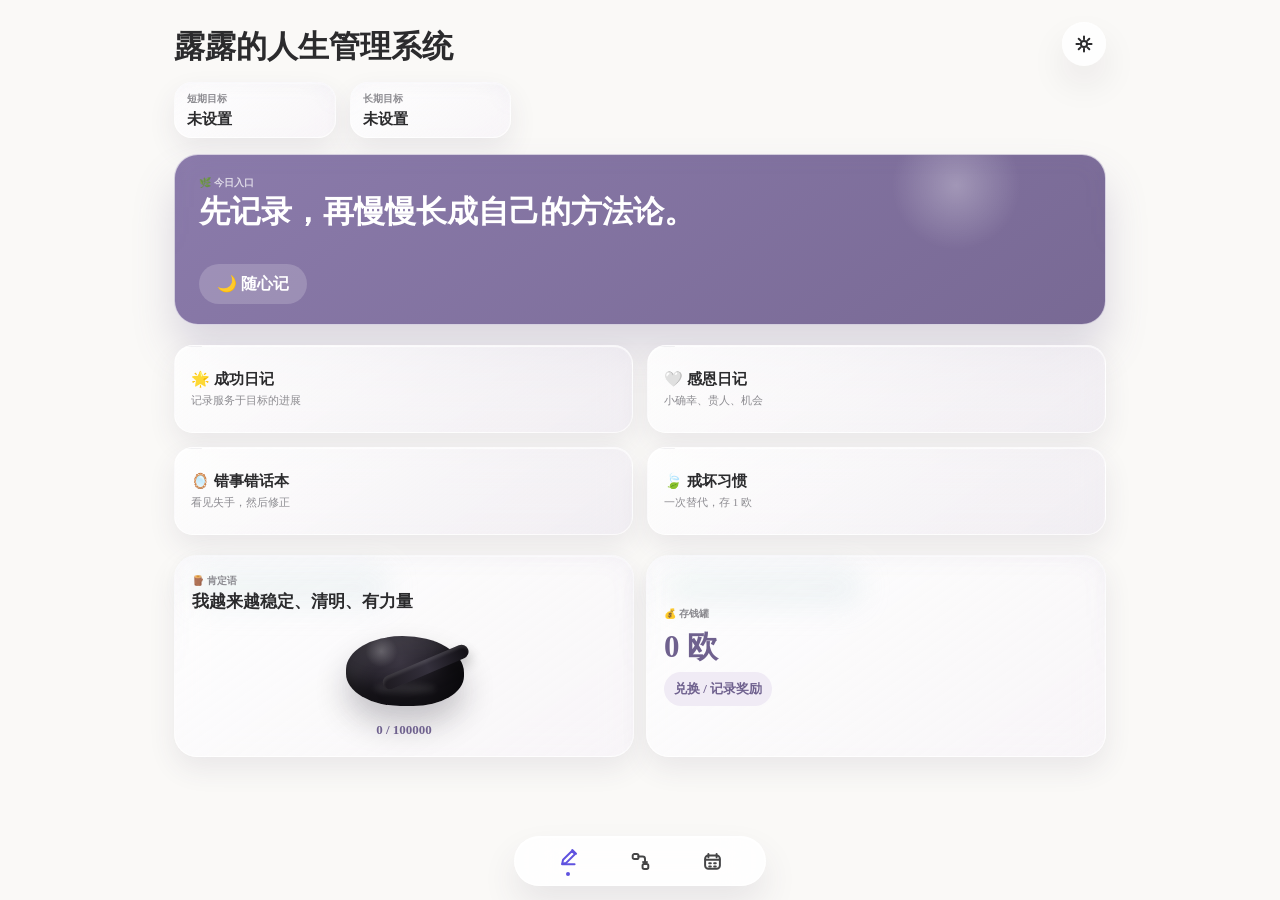
==== commit 23068acc: "Polish mobile app behavior and icon" ====
--- a/index.html
+++ b/index.html
@@ -2,8 +2,11 @@
 <html lang="zh-CN">
   <head>
     <meta charset="utf-8">
-    <meta name="viewport" content="width=device-width, initial-scale=1">
+    <meta name="viewport" content="width=device-width, initial-scale=1, maximum-scale=1, viewport-fit=cover">
     <title>人生管理系统</title>
+    <link rel="icon" href="./public/app-icon.jpg" type="image/jpeg">
+    <link rel="apple-touch-icon" href="./public/app-icon.jpg">
+    <link rel="manifest" href="./public/manifest.webmanifest">
     <link rel="stylesheet" href="./public/styles.css">
   </head>
   <body>
--- a/public/styles.css
+++ b/public/styles.css
@@ -3014,3 +3014,462 @@
 .method-editor-panel .method-flow-preview {
   min-height: 168px;
 }
+
+.goal-create-form {
+  order: -2;
+}
+
+.goal-trees {
+  display: grid;
+  gap: 10px;
+}
+
+.goal-tree {
+  border: 1px solid rgba(255, 255, 255, 0.74);
+  border-radius: 20px;
+  background: rgba(255, 255, 255, 0.58);
+  overflow: hidden;
+}
+
+.goal-tree summary {
+  min-height: 46px;
+  padding: 12px 14px;
+  display: flex;
+  align-items: center;
+  justify-content: space-between;
+  gap: 12px;
+  cursor: pointer;
+  list-style: none;
+  color: var(--cocoa);
+  font-weight: 800;
+}
+
+.goal-tree summary::-webkit-details-marker {
+  display: none;
+}
+
+.goal-tree summary::before {
+  content: "›";
+  display: inline-grid;
+  width: 18px;
+  height: 18px;
+  place-items: center;
+  border-radius: 999px;
+  color: var(--plum);
+  background: rgba(130, 115, 163, 0.1);
+  transform: rotate(0deg);
+  transition: transform 160ms ease;
+}
+
+.goal-tree[open] summary::before {
+  transform: rotate(90deg);
+}
+
+.goal-tree summary span {
+  margin-right: auto;
+}
+
+.goal-tree summary small {
+  color: var(--muted);
+  font-weight: 700;
+}
+
+.goal-tree-list {
+  display: grid;
+  gap: 8px;
+  padding: 0 10px 10px;
+}
+
+.goal-history-card {
+  display: grid;
+  gap: 6px;
+  padding: 12px;
+  border-radius: 18px;
+  background: rgba(248, 247, 242, 0.92);
+  box-shadow: 0 10px 22px rgba(26, 32, 44, 0.05);
+}
+
+.goal-history-card strong {
+  font-size: 15px;
+}
+
+.goal-history-card small,
+.goal-history-card span {
+  color: var(--muted);
+  font-size: 12px;
+}
+
+.goal-history-card.completed {
+  opacity: 0.88;
+}
+
+body[data-view="method"] #methodView > .quiet-panel,
+body[data-view="review"] #reviewView > .reader-panel {
+  background: transparent !important;
+}
+
+.date-strip {
+  -webkit-overflow-scrolling: touch;
+  touch-action: pan-x;
+  overscroll-behavior-x: contain;
+  background: transparent !important;
+}
+
+.date-chip {
+  flex-shrink: 0;
+}
+
+.daily-summary-card {
+  background: rgba(255, 255, 255, 0.78) !important;
+}
+
+@media (min-width: 720px) {
+  body[data-view="home"] .app-header,
+  body[data-view="home"] .app-main {
+    width: min(920px, calc(100vw - 56px));
+    max-width: 920px;
+  }
+
+  body[data-view="home"] .entry-actions,
+  body[data-view="home"] .ritual-row {
+    grid-template-columns: repeat(2, minmax(0, 1fr));
+  }
+}
+
+@media (min-width: 1180px) {
+  body[data-view="home"] .app-header,
+  body[data-view="home"] .app-main {
+    width: min(980px, calc(100vw - 96px));
+    max-width: 980px;
+  }
+}
+
+.sheet-backdrop.is-open {
+  z-index: 9998;
+}
+
+.bottom-sheet.is-open {
+  position: fixed !important;
+  left: 50% !important;
+  right: auto !important;
+  top: auto !important;
+  bottom: 0 !important;
+  z-index: 9999;
+  visibility: visible;
+  opacity: 1;
+  transform: translate(-50%, 0) !important;
+}
+
+.bottom-sheet.is-open .sheet-panel.active {
+  display: grid !important;
+}
+
+body[data-view="review"] #reviewView,
+body[data-view="review"] #reviewView > .reader-panel,
+body[data-view="review"] #dailyPage,
+body[data-view="review"] .daily-page,
+body[data-view="review"] .date-strip,
+body[data-view="review"] .today-book-section,
+body[data-view="review"] .daily-summary {
+  background: transparent !important;
+  background-image: none !important;
+  box-shadow: none !important;
+}
+
+body[data-view="review"] .date-strip::before,
+body[data-view="review"] .date-strip::after,
+body[data-view="review"] .today-book-section::before,
+body[data-view="review"] .today-book-section::after,
+body[data-view="review"] .daily-summary::before,
+body[data-view="review"] .daily-summary::after {
+  display: none !important;
+}
+
+.date-chip.today {
+  position: relative;
+}
+
+.date-chip.today::after {
+  content: "";
+  position: absolute;
+  left: 50%;
+  bottom: 5px;
+  width: 4px;
+  height: 4px;
+  border-radius: 999px;
+  background: var(--purple);
+  transform: translateX(-50%);
+}
+
+.date-chip.active.today::after {
+  background: rgba(255, 255, 255, 0.82);
+}
+
+/* Final layout pass requested after the visual review */
+:root {
+  --page-bg: #faf9f7;
+}
+
+html,
+body {
+  min-height: 100%;
+  background: var(--page-bg) !important;
+  background-image: none !important;
+  overscroll-behavior-y: none;
+}
+
+body,
+body[data-view="home"],
+body[data-view="method"],
+body[data-view="review"] {
+  background: var(--page-bg) !important;
+  background-image: none !important;
+}
+
+.app-main,
+.view,
+#homeView,
+#methodView,
+#reviewView {
+  background: transparent !important;
+  background-image: none !important;
+}
+
+.app-header {
+  display: grid;
+  gap: 12px;
+}
+
+.home-titlebar {
+  display: flex;
+  align-items: center;
+  justify-content: space-between;
+  gap: 14px;
+}
+
+.home-titlebar h1 {
+  margin: 0;
+  color: var(--ink);
+  font-family: "Songti SC", "STSong", "SimSun", "Noto Serif SC", serif;
+  font-size: clamp(22px, 5.6vw, 31px);
+  font-weight: 750;
+  line-height: 1.12;
+  letter-spacing: 0;
+}
+
+.settings-button {
+  flex: 0 0 auto;
+  display: inline-grid;
+  width: 44px;
+  height: 44px;
+  place-items: center;
+  border: 0;
+  border-radius: 999px;
+  background: rgba(255, 255, 255, 0.86);
+  box-shadow: 0 18px 36px rgba(34, 30, 44, 0.08), inset 0 1px 0 rgba(255, 255, 255, 0.92);
+  color: var(--ink);
+  cursor: pointer;
+}
+
+.settings-button svg {
+  width: 24px;
+  height: 24px;
+  fill: none;
+  stroke: currentColor;
+  stroke-width: 2.3;
+  stroke-linecap: round;
+  stroke-linejoin: round;
+}
+
+body[data-view="home"] .hero-card {
+  min-height: 145px;
+  padding: 20px 24px;
+}
+
+body[data-view="home"] .hero-card h2 {
+  max-width: min(520px, 100%);
+  font-size: clamp(22px, 5.6vw, 31px);
+  line-height: 1.16;
+}
+
+body[data-view="home"] .hero-card .primary {
+  min-height: 37px;
+  margin-top: 20px;
+  padding: 8px 18px;
+}
+
+body[data-view="review"] #reviewView > .reader-panel,
+body[data-view="method"] #methodView > .quiet-panel {
+  background: transparent !important;
+  background-image: none !important;
+  box-shadow: none !important;
+  backdrop-filter: none !important;
+}
+
+body[data-view="review"] #reviewView > .reader-panel::before,
+body[data-view="review"] #reviewView > .reader-panel::after,
+body[data-view="method"] #methodView > .quiet-panel::before,
+body[data-view="method"] #methodView > .quiet-panel::after {
+  display: none !important;
+}
+
+body[data-view="review"] .date-strip,
+body[data-view="review"] .today-book-section,
+body[data-view="review"] .daily-summary {
+  background: transparent !important;
+  background-image: none !important;
+  box-shadow: none !important;
+  border: 0 !important;
+}
+
+body[data-view="review"] .daily-summary-card {
+  background: rgba(255, 255, 255, 0.88) !important;
+  background-image: none !important;
+}
+
+.method-flow-snake {
+  display: grid;
+  gap: 8px;
+}
+
+.method-flow-snake .flow-type {
+  text-transform: uppercase;
+}
+
+.snake-row {
+  display: flex;
+  align-items: center;
+  gap: 8px;
+  min-width: 0;
+}
+
+.snake-row.reverse {
+  justify-content: flex-end;
+}
+
+.snake-step {
+  flex: 1 1 0;
+  min-width: 0;
+  padding: 10px 12px;
+  border-radius: 14px;
+  background: rgba(255, 255, 255, 0.7);
+  box-shadow: inset 0 0 0 1px rgba(92, 82, 112, 0.12), 0 10px 18px rgba(30, 28, 38, 0.04);
+  overflow-wrap: anywhere;
+}
+
+.snake-arrow,
+.snake-turn {
+  flex: 0 0 auto;
+  color: rgba(89, 80, 111, 0.74);
+  font-size: 18px;
+  line-height: 1;
+}
+
+.snake-turn {
+  padding: 0 6px;
+}
+
+.snake-turn.right {
+  text-align: right;
+}
+
+.snake-turn.left {
+  text-align: left;
+}
+
+.method-card .method-flow-snake {
+  max-height: 260px;
+  overflow: hidden;
+}
+
+.method-card .snake-step {
+  padding: 8px 9px;
+  border-radius: 12px;
+  font-size: 12px;
+}
+
+.method-card .snake-arrow,
+.method-card .snake-turn {
+  font-size: 16px;
+}
+
+.method-card .sheet-actions {
+  margin-top: 18px;
+}
+
+.settings-panel {
+  gap: 12px;
+}
+
+.import-json-label {
+  display: grid;
+  place-items: center;
+  cursor: pointer;
+}
+
+@media (min-width: 720px) {
+  body[data-view="home"] .app-header,
+  body[data-view="home"] .app-main {
+    width: min(920px, calc(100vw - 56px));
+    max-width: 920px;
+  }
+}
+
+@media (min-width: 1180px) {
+  body[data-view="home"] .app-header,
+  body[data-view="home"] .app-main {
+    width: min(980px, calc(100vw - 96px));
+    max-width: 980px;
+  }
+}
+
+@media (max-width: 460px) {
+  body[data-view="home"] .hero-card {
+    min-height: 138px;
+    padding: 18px 22px;
+  }
+
+  .settings-button {
+    width: 40px;
+    height: 40px;
+  }
+}
+
+/* App-like behavior and final spacing fixes */
+body[data-view="home"] .app-header {
+  position: relative;
+  padding-top: 24px;
+}
+
+body[data-view="home"] .home-titlebar {
+  min-height: 46px;
+  padding-right: 58px;
+}
+
+body[data-view="home"] .settings-button {
+  position: absolute;
+  top: 22px;
+  right: 24px;
+}
+
+body[data-view="home"] .header-goals,
+body[data-view="home"] .entry-actions {
+  grid-template-columns: repeat(2, minmax(0, 1fr));
+  gap: 14px;
+}
+
+input,
+select,
+textarea {
+  font-size: 16px !important;
+  line-height: 1.45;
+}
+
+textarea {
+  resize: none;
+}
+
+.date-strip {
+  overflow-anchor: none;
+  scroll-behavior: auto;
+}
